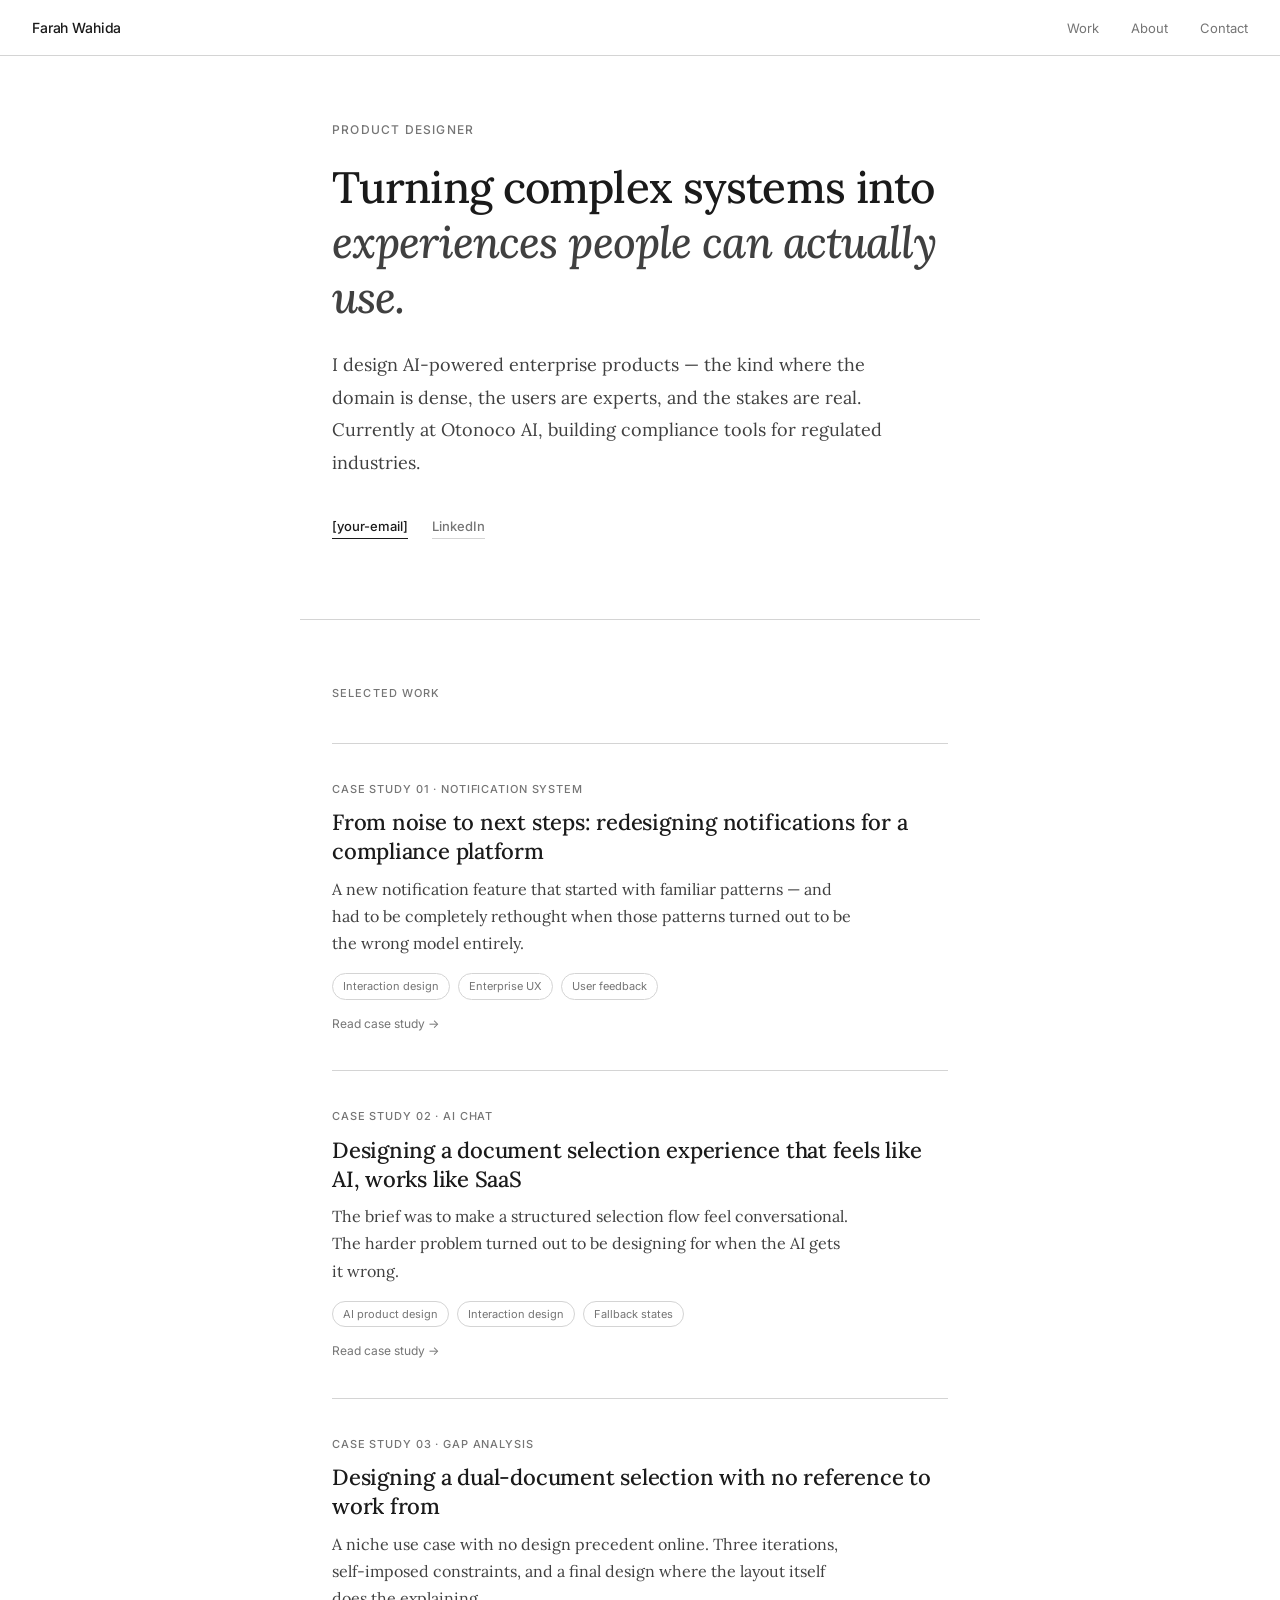
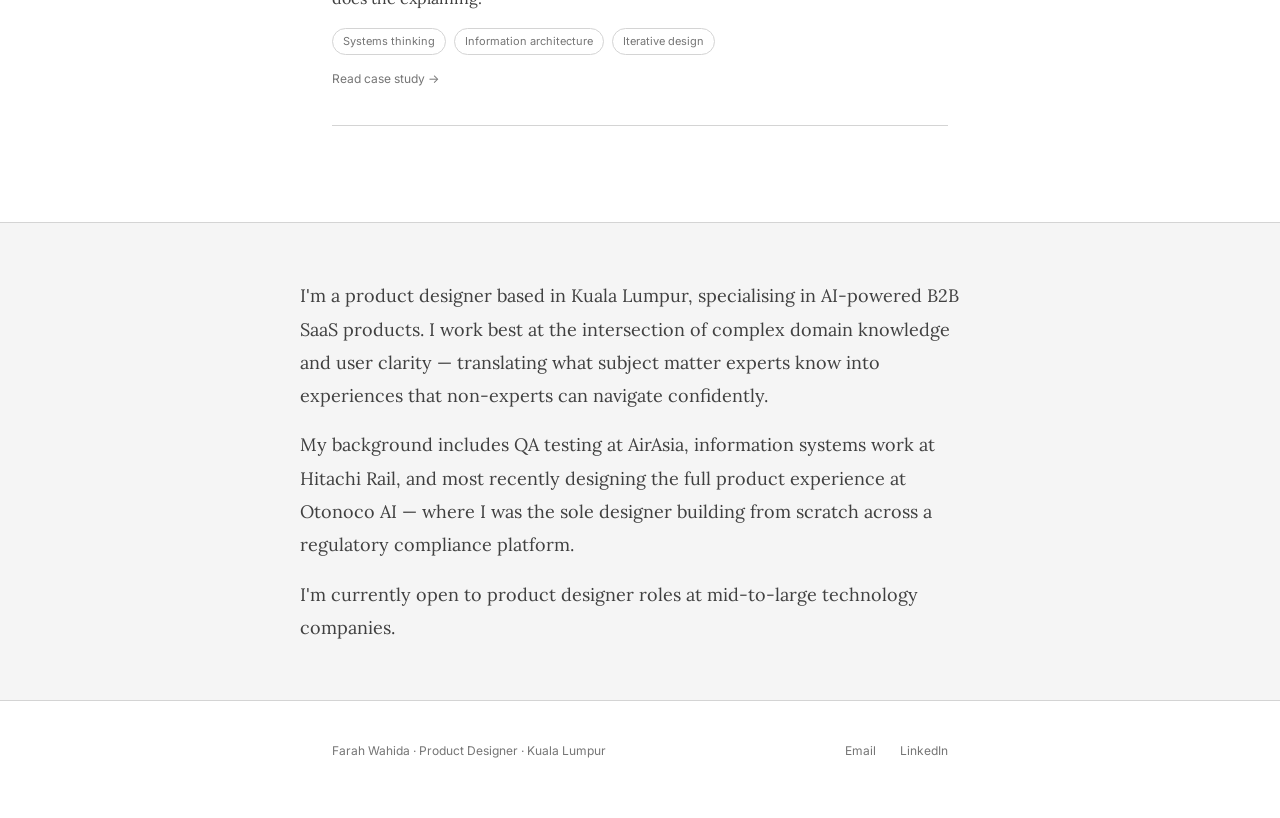
==== index.html @ 158189bf "Base portfolio files" ====
<!DOCTYPE html>
<html lang="en">
<head>
<meta charset="UTF-8">
<meta name="viewport" content="width=device-width, initial-scale=1.0">
<title>Farah Wahida — Product Designer</title>
<link rel="preconnect" href="https://fonts.googleapis.com">
<link rel="preconnect" href="https://fonts.gstatic.com" crossorigin>
<link href="https://fonts.googleapis.com/css2?family=Lora:ital,wght@0,400;0,500;0,600;1,400;1,500&family=Inter:wght@300;400;500&display=swap" rel="stylesheet">
<style>
  *, *::before, *::after { box-sizing: border-box; margin: 0; padding: 0; }

  :root {
    --black: #1a1a1a;
    --gray-dark: #404040;
    --gray-mid: #757575;
    --gray-light: #d4d4d4;
    --gray-faint: #f5f5f5;
    --white: #ffffff;
    --serif: 'Lora', Georgia, serif;
    --sans: 'Inter', system-ui, sans-serif;
    --max: 680px;
    --max-wide: 1080px;
  }

  html { font-size: 16px; scroll-behavior: smooth; }

  body {
    font-family: var(--serif);
    background: var(--white);
    color: var(--black);
    -webkit-font-smoothing: antialiased;
    line-height: 1.7;
  }

  /* NAV */
  nav {
    position: fixed; top: 0; left: 0; right: 0;
    background: rgba(255,255,255,0.92);
    backdrop-filter: blur(8px);
    border-bottom: 1px solid var(--gray-light);
    z-index: 100;
    padding: 0 2rem;
    height: 56px;
    display: flex; align-items: center; justify-content: space-between;
  }
  .nav-name {
    font-family: var(--sans);
    font-size: 14px;
    font-weight: 500;
    color: var(--black);
    letter-spacing: -0.01em;
    text-decoration: none;
  }
  .nav-links {
    display: flex; gap: 2rem; list-style: none;
  }
  .nav-links a {
    font-family: var(--sans);
    font-size: 13px;
    font-weight: 400;
    color: var(--gray-mid);
    text-decoration: none;
    transition: color 0.15s;
  }
  .nav-links a:hover { color: var(--black); }

  /* HERO */
  .hero {
    max-width: var(--max);
    margin: 0 auto;
    padding: 120px 2rem 80px;
  }
  .hero-eyebrow {
    font-family: var(--sans);
    font-size: 12px;
    font-weight: 500;
    letter-spacing: 0.1em;
    text-transform: uppercase;
    color: var(--gray-mid);
    margin-bottom: 20px;
  }
  .hero h1 {
    font-family: var(--serif);
    font-size: clamp(2rem, 5vw, 2.75rem);
    font-weight: 500;
    line-height: 1.25;
    letter-spacing: -0.02em;
    color: var(--black);
    margin-bottom: 24px;
  }
  .hero h1 em {
    font-style: italic;
    color: var(--gray-dark);
  }
  .hero-bio {
    font-family: var(--serif);
    font-size: 1.125rem;
    line-height: 1.8;
    color: var(--gray-dark);
    margin-bottom: 36px;
    max-width: 560px;
  }
  .hero-links {
    display: flex; gap: 1.5rem; flex-wrap: wrap;
  }
  .hero-link {
    font-family: var(--sans);
    font-size: 13px;
    font-weight: 500;
    color: var(--black);
    text-decoration: none;
    border-bottom: 1px solid var(--black);
    padding-bottom: 1px;
    transition: opacity 0.15s;
  }
  .hero-link:hover { opacity: 0.5; }
  .hero-link.muted {
    color: var(--gray-mid);
    border-bottom-color: var(--gray-light);
  }

  /* DIVIDER */
  .section-divider {
    max-width: var(--max);
    margin: 0 auto;
    padding: 0 2rem;
    border-top: 1px solid var(--gray-light);
  }

  /* WORK SECTION */
  .work-section {
    max-width: var(--max);
    margin: 0 auto;
    padding: 64px 2rem 96px;
  }
  .section-label {
    font-family: var(--sans);
    font-size: 11px;
    font-weight: 500;
    letter-spacing: 0.1em;
    text-transform: uppercase;
    color: var(--gray-mid);
    margin-bottom: 40px;
  }

  /* CASE STUDY CARDS */
  .case-studies { display: flex; flex-direction: column; gap: 0; }

  .cs-card {
    display: block;
    text-decoration: none;
    color: inherit;
    padding: 36px 0;
    border-top: 1px solid var(--gray-light);
    transition: opacity 0.15s;
    cursor: pointer;
  }
  .cs-card:last-child { border-bottom: 1px solid var(--gray-light); }
  .cs-card:hover { opacity: 0.6; }

  .cs-card-meta {
    font-family: var(--sans);
    font-size: 11px;
    font-weight: 500;
    letter-spacing: 0.08em;
    text-transform: uppercase;
    color: var(--gray-mid);
    margin-bottom: 10px;
  }
  .cs-card-title {
    font-family: var(--serif);
    font-size: 1.375rem;
    font-weight: 500;
    line-height: 1.3;
    color: var(--black);
    margin-bottom: 10px;
    letter-spacing: -0.01em;
  }
  .cs-card-desc {
    font-family: var(--serif);
    font-size: 1rem;
    line-height: 1.7;
    color: var(--gray-dark);
    max-width: 520px;
    margin-bottom: 16px;
  }
  .cs-card-tags {
    display: flex; gap: 8px; flex-wrap: wrap;
  }
  .cs-tag {
    font-family: var(--sans);
    font-size: 11px;
    font-weight: 400;
    color: var(--gray-mid);
    border: 1px solid var(--gray-light);
    border-radius: 99px;
    padding: 3px 10px;
  }
  .cs-arrow {
    font-family: var(--sans);
    font-size: 12px;
    color: var(--gray-mid);
    margin-top: 14px;
    display: flex; align-items: center; gap: 6px;
    transition: gap 0.2s;
  }
  .cs-card:hover .cs-arrow { gap: 10px; }

  /* ABOUT STRIP */
  .about-strip {
    background: var(--gray-faint);
    border-top: 1px solid var(--gray-light);
    border-bottom: 1px solid var(--gray-light);
    padding: 56px 2rem;
  }
  .about-inner {
    max-width: var(--max);
    margin: 0 auto;
  }
  .about-inner p {
    font-family: var(--serif);
    font-size: 1.125rem;
    line-height: 1.85;
    color: var(--gray-dark);
    margin-bottom: 16px;
  }
  .about-inner p:last-child { margin-bottom: 0; }

  /* FOOTER */
  footer {
    max-width: var(--max);
    margin: 0 auto;
    padding: 40px 2rem 56px;
    display: flex;
    justify-content: space-between;
    align-items: center;
    flex-wrap: wrap;
    gap: 12px;
  }
  .footer-note {
    font-family: var(--sans);
    font-size: 12px;
    color: var(--gray-mid);
  }
  .footer-links {
    display: flex; gap: 1.5rem;
  }
  .footer-links a {
    font-family: var(--sans);
    font-size: 12px;
    color: var(--gray-mid);
    text-decoration: none;
    transition: color 0.15s;
  }
  .footer-links a:hover { color: var(--black); }

  /* FADE IN */
  .fade-in {
    opacity: 0;
    transform: translateY(16px);
    animation: fadeUp 0.5s ease forwards;
  }
  .fade-in:nth-child(1) { animation-delay: 0.05s; }
  .fade-in:nth-child(2) { animation-delay: 0.15s; }
  .fade-in:nth-child(3) { animation-delay: 0.25s; }
  .fade-in:nth-child(4) { animation-delay: 0.35s; }
  .fade-in:nth-child(5) { animation-delay: 0.45s; }

  @keyframes fadeUp {
    to { opacity: 1; transform: translateY(0); }
  }

  @media (max-width: 600px) {
    nav { padding: 0 1.25rem; }
    .hero { padding: 100px 1.25rem 64px; }
    .work-section { padding: 48px 1.25rem 72px; }
    .section-divider { padding: 0 1.25rem; }
    .about-strip { padding: 40px 1.25rem; }
    footer { padding: 32px 1.25rem 48px; }
  }
</style>
</head>
<body>

<nav>
  <a class="nav-name" href="index.html">Farah Wahida</a>
  <ul class="nav-links">
    <li><a href="#work">Work</a></li>
    <li><a href="#about">About</a></li>
    <li><a href="mailto:[your-email]">Contact</a></li>
  </ul>
</nav>

<section class="hero">
  <div class="hero-eyebrow fade-in">Product Designer</div>
  <h1 class="fade-in">Turning complex systems into <em>experiences people can actually use.</em></h1>
  <p class="hero-bio fade-in">I design AI-powered enterprise products — the kind where the domain is dense, the users are experts, and the stakes are real. Currently at Otonoco AI, building compliance tools for regulated industries.</p>
  <div class="hero-links fade-in">
    <a class="hero-link" href="mailto:[your-email]">[your-email]</a>
    <a class="hero-link muted" href="[linkedin-url]" target="_blank">LinkedIn</a>
  </div>
</section>

<div class="section-divider"></div>

<section class="work-section" id="work">
  <div class="section-label">Selected work</div>
  <div class="case-studies">

    <a class="cs-card" href="cs-notification.html">
      <div class="cs-card-meta">Case study 01 · Notification system</div>
      <div class="cs-card-title">From noise to next steps: redesigning notifications for a compliance platform</div>
      <div class="cs-card-desc">A new notification feature that started with familiar patterns — and had to be completely rethought when those patterns turned out to be the wrong model entirely.</div>
      <div class="cs-card-tags">
        <span class="cs-tag">Interaction design</span>
        <span class="cs-tag">Enterprise UX</span>
        <span class="cs-tag">User feedback</span>
      </div>
      <div class="cs-arrow">Read case study →</div>
    </a>

    <a class="cs-card" href="cs-aichat.html">
      <div class="cs-card-meta">Case study 02 · AI chat</div>
      <div class="cs-card-title">Designing a document selection experience that feels like AI, works like SaaS</div>
      <div class="cs-card-desc">The brief was to make a structured selection flow feel conversational. The harder problem turned out to be designing for when the AI gets it wrong.</div>
      <div class="cs-card-tags">
        <span class="cs-tag">AI product design</span>
        <span class="cs-tag">Interaction design</span>
        <span class="cs-tag">Fallback states</span>
      </div>
      <div class="cs-arrow">Read case study →</div>
    </a>

    <a class="cs-card" href="cs-gapanalysis.html">
      <div class="cs-card-meta">Case study 03 · Gap analysis</div>
      <div class="cs-card-title">Designing a dual-document selection with no reference to work from</div>
      <div class="cs-card-desc">A niche use case with no design precedent online. Three iterations, self-imposed constraints, and a final design where the layout itself does the explaining.</div>
      <div class="cs-card-tags">
        <span class="cs-tag">Systems thinking</span>
        <span class="cs-tag">Information architecture</span>
        <span class="cs-tag">Iterative design</span>
      </div>
      <div class="cs-arrow">Read case study →</div>
    </a>

  </div>
</section>

<div class="about-strip" id="about">
  <div class="about-inner">
    <p>I'm a product designer based in Kuala Lumpur, specialising in AI-powered B2B SaaS products. I work best at the intersection of complex domain knowledge and user clarity — translating what subject matter experts know into experiences that non-experts can navigate confidently.</p>
    <p>My background includes QA testing at AirAsia, information systems work at Hitachi Rail, and most recently designing the full product experience at Otonoco AI — where I was the sole designer building from scratch across a regulatory compliance platform.</p>
    <p>I'm currently open to product designer roles at mid-to-large technology companies.</p>
  </div>
</div>

<footer>
  <span class="footer-note">Farah Wahida · Product Designer · Kuala Lumpur</span>
  <div class="footer-links">
    <a href="mailto:[your-email]">Email</a>
    <a href="[linkedin-url]" target="_blank">LinkedIn</a>
  </div>
</footer>

</body>
</html>
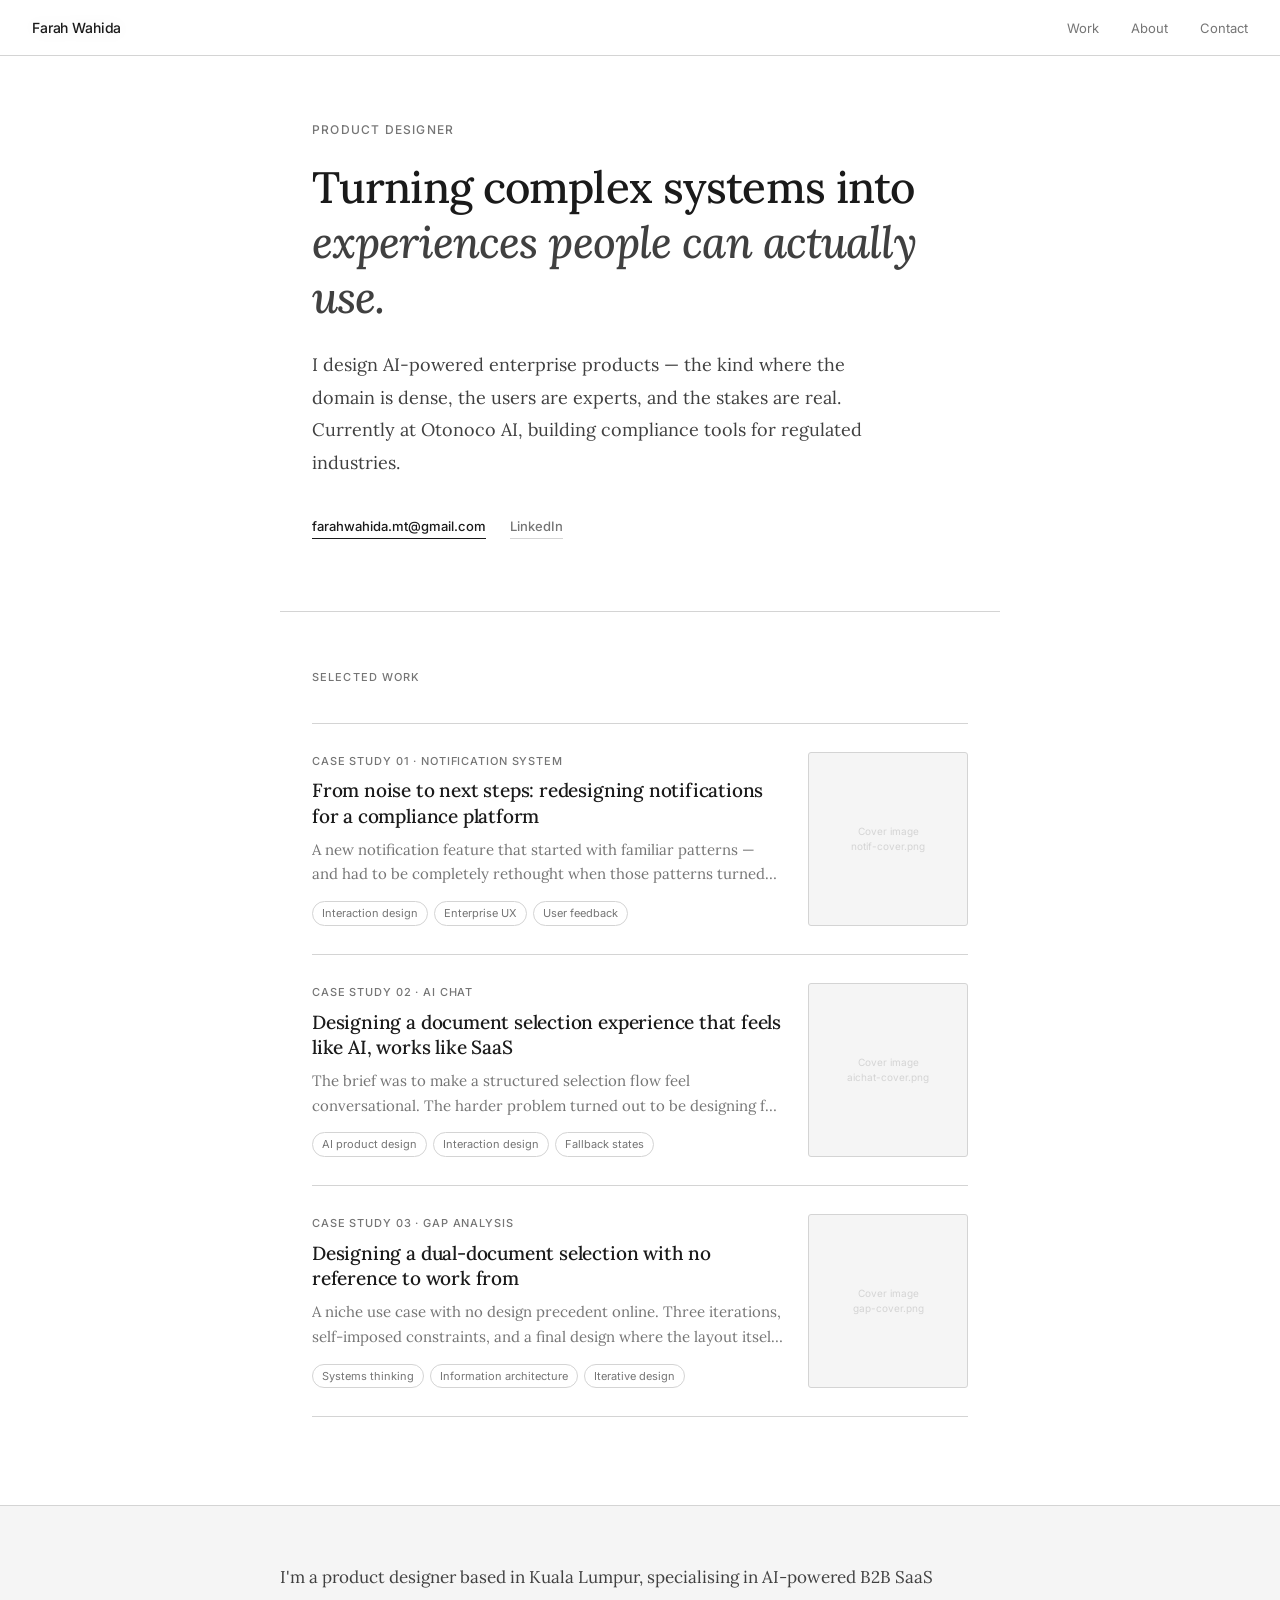
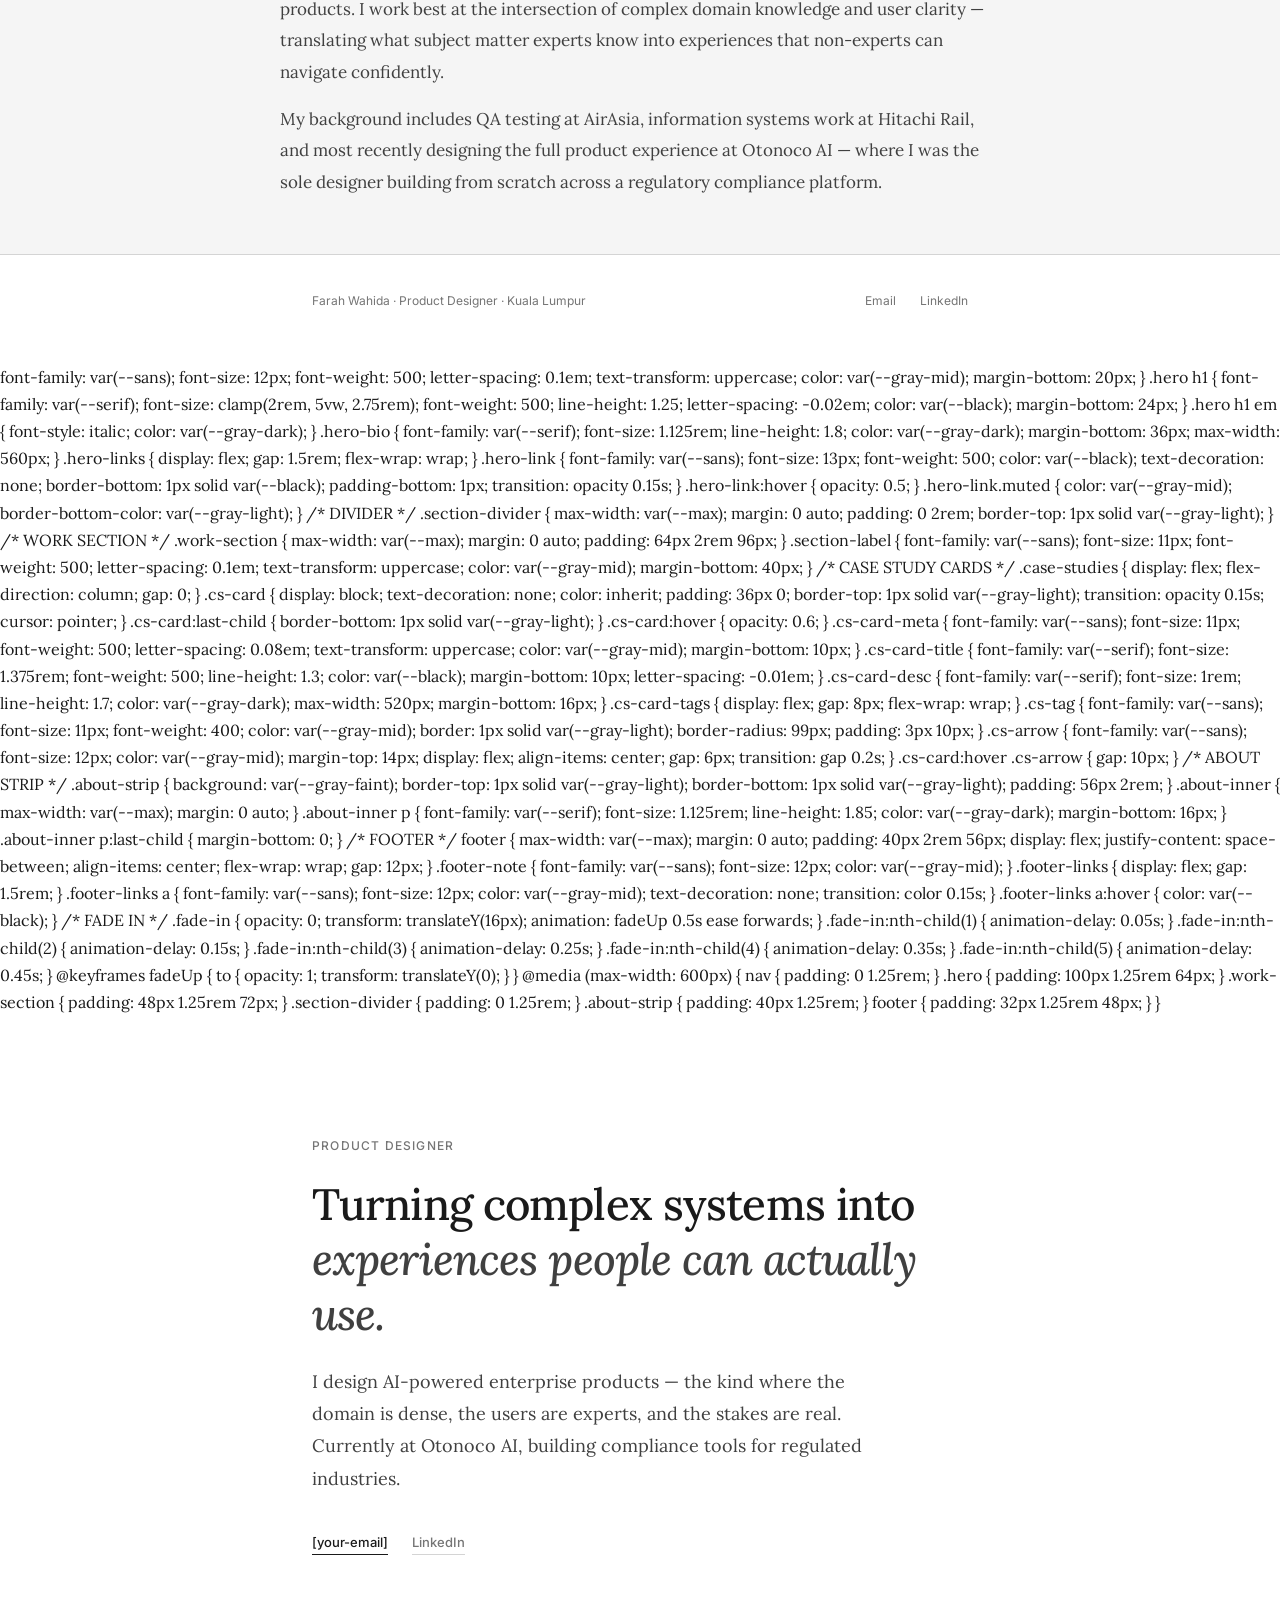
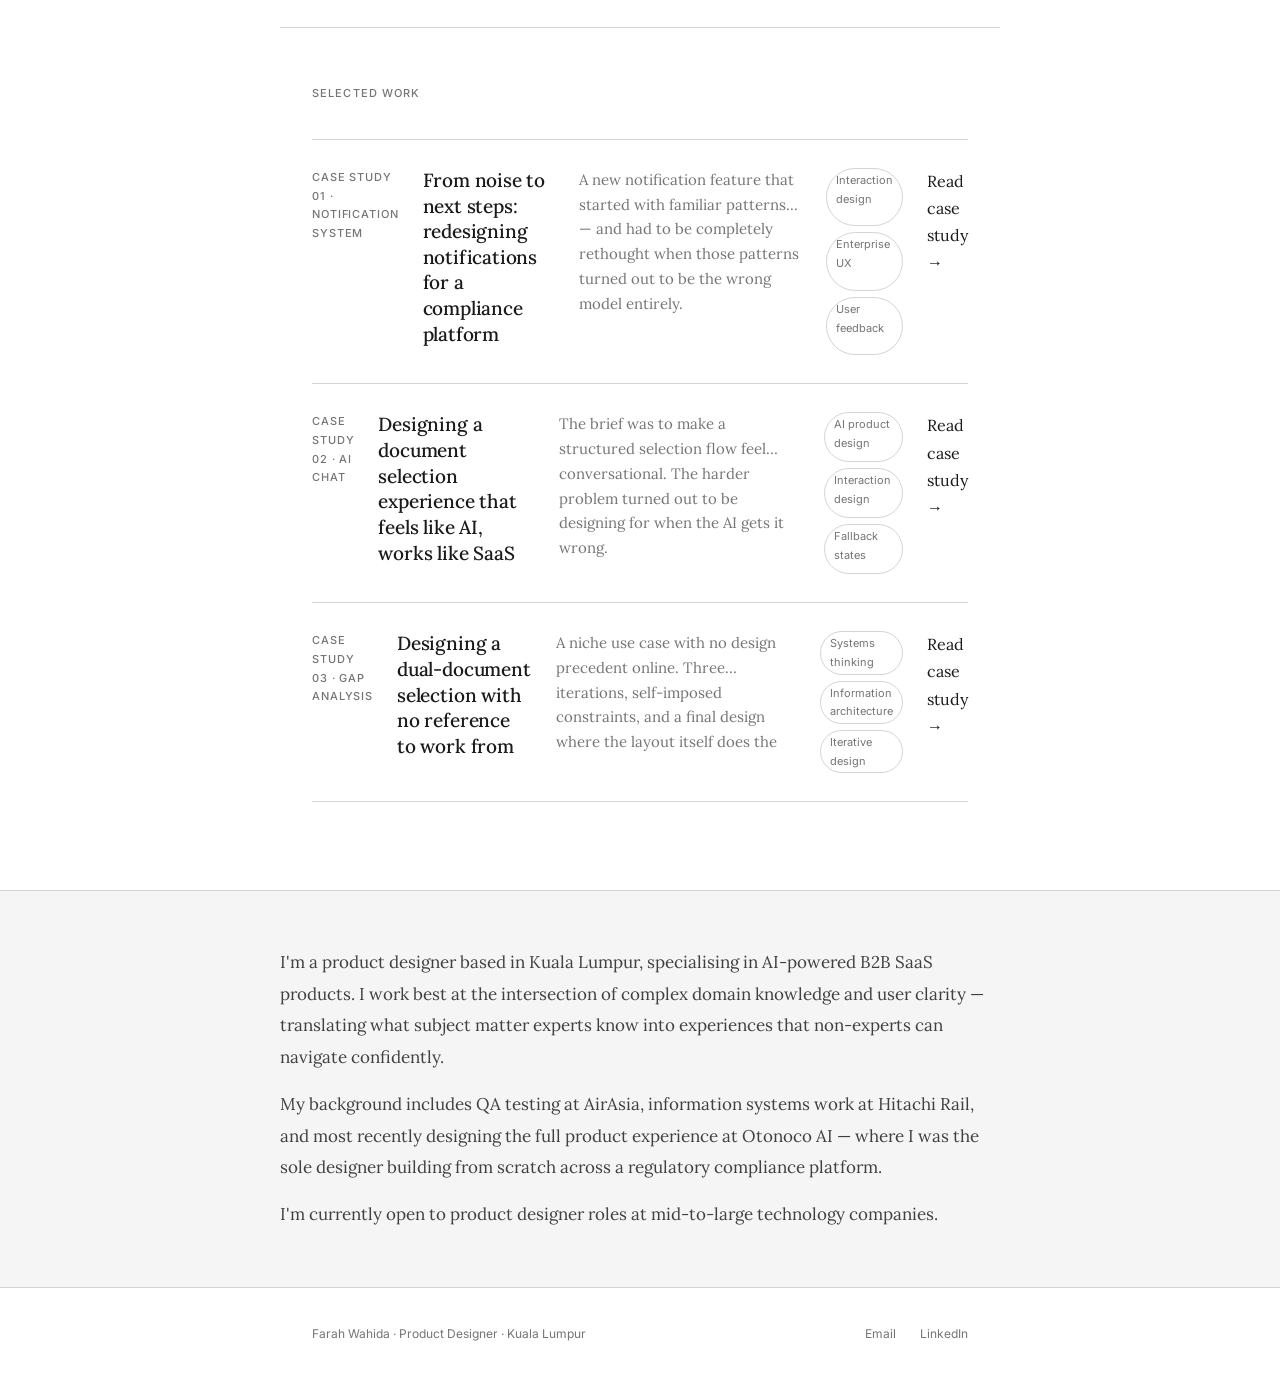
==== commit 73391789: "Update index.html email, linkedin, photo sizes, about section" ====
--- a/index.html
+++ b/index.html
@@ -19,12 +19,10 @@
     --white: #ffffff;
     --serif: 'Lora', Georgia, serif;
     --sans: 'Inter', system-ui, sans-serif;
-    --max: 680px;
-    --max-wide: 1080px;
+    --max: 720px;
   }
 
   html { font-size: 16px; scroll-behavior: smooth; }
-
   body {
     font-family: var(--serif);
     background: var(--white);
@@ -33,7 +31,6 @@
     line-height: 1.7;
   }
 
-  /* NAV */
   nav {
     position: fixed; top: 0; left: 0; right: 0;
     background: rgba(255,255,255,0.92);
@@ -45,34 +42,271 @@
     display: flex; align-items: center; justify-content: space-between;
   }
   .nav-name {
-    font-family: var(--sans);
-    font-size: 14px;
-    font-weight: 500;
-    color: var(--black);
-    letter-spacing: -0.01em;
+    font-family: var(--sans); font-size: 14px; font-weight: 500;
+    color: var(--black); letter-spacing: -0.01em; text-decoration: none;
+  }
+  .nav-links { display: flex; gap: 2rem; list-style: none; }
+  .nav-links a {
+    font-family: var(--sans); font-size: 13px; color: var(--gray-mid);
+    text-decoration: none; transition: color 0.15s;
+  }
+  .nav-links a:hover { color: var(--black); }
+
+  .hero {
+    max-width: var(--max); margin: 0 auto; padding: 120px 2rem 72px;
+  }
+  .hero-eyebrow {
+    font-family: var(--sans); font-size: 12px; font-weight: 500;
+    letter-spacing: 0.1em; text-transform: uppercase; color: var(--gray-mid); margin-bottom: 20px;
+  }
+  .hero h1 {
+    font-family: var(--serif); font-size: clamp(2rem, 5vw, 2.75rem); font-weight: 500;
+    line-height: 1.25; letter-spacing: -0.02em; color: var(--black); margin-bottom: 24px;
+  }
+  .hero h1 em { font-style: italic; color: var(--gray-dark); }
+  .hero-bio {
+    font-family: var(--serif); font-size: 1.125rem; line-height: 1.8;
+    color: var(--gray-dark); margin-bottom: 36px; max-width: 560px;
+  }
+  .hero-links { display: flex; gap: 1.5rem; flex-wrap: wrap; }
+  .hero-link {
+    font-family: var(--sans); font-size: 13px; font-weight: 500; color: var(--black);
+    text-decoration: none; border-bottom: 1px solid var(--black); padding-bottom: 1px; transition: opacity 0.15s;
+  }
+  .hero-link:hover { opacity: 0.5; }
+  .hero-link.muted { color: var(--gray-mid); border-bottom-color: var(--gray-light); }
+
+  .section-divider { max-width: var(--max); margin: 0 auto; padding: 0 2rem; border-top: 1px solid var(--gray-light); }
+
+  .work-section { max-width: var(--max); margin: 0 auto; padding: 56px 2rem 88px; }
+  .section-label {
+    font-family: var(--sans); font-size: 11px; font-weight: 500;
+    letter-spacing: 0.1em; text-transform: uppercase; color: var(--gray-mid); margin-bottom: 36px;
+  }
+
+  .case-studies { display: flex; flex-direction: column; }
+
+  /* Medium-style card: text left, image right */
+  .cs-card {
+    display: flex;
+    flex-direction: row;
+    gap: 24px;
+    align-items: stretch;
+    padding: 28px 0;
+    border-top: 1px solid var(--gray-light);
     text-decoration: none;
-  }
-  .nav-links {
-    display: flex; gap: 2rem; list-style: none;
-  }
-  .nav-links a {
-    font-family: var(--sans);
-    font-size: 13px;
-    font-weight: 400;
-    color: var(--gray-mid);
-    text-decoration: none;
-    transition: color 0.15s;
-  }
-  .nav-links a:hover { color: var(--black); }
-
-  /* HERO */
-  .hero {
-    max-width: var(--max);
-    margin: 0 auto;
-    padding: 120px 2rem 80px;
-  }
-  .hero-eyebrow {
-    font-family: var(--sans);
+    color: inherit;
+    transition: opacity 0.15s;
+  }
+  .cs-card:last-child { border-bottom: 1px solid var(--gray-light); }
+  .cs-card:hover { opacity: 0.65; }
+
+  .cs-card-content { flex: 1; min-width: 0; }
+  .cs-card-meta {
+    font-family: var(--sans); font-size: 11px; font-weight: 500;
+    letter-spacing: 0.08em; text-transform: uppercase; color: var(--gray-mid); margin-bottom: 8px;
+  }
+  .cs-card-title {
+    font-family: var(--serif); font-size: 1.1875rem; font-weight: 500;
+    line-height: 1.35; color: var(--black); margin-bottom: 8px; letter-spacing: -0.01em;
+  }
+  .cs-card-desc {
+    font-family: var(--serif); font-size: 0.9375rem; line-height: 1.65; color: var(--gray-mid);
+    margin-bottom: 14px;
+    display: -webkit-box; -webkit-line-clamp: 2; -webkit-box-orient: vertical; overflow: hidden;
+  }
+  .cs-card-tags { display: flex; gap: 6px; flex-wrap: wrap; }
+  .cs-tag {
+    font-family: var(--sans); font-size: 11px; color: var(--gray-mid);
+    border: 1px solid var(--gray-light); border-radius: 99px; padding: 2px 9px;
+  }
+
+  .cs-card-image {
+    width: 160px;
+    flex-shrink: 0;
+    border-radius: 3px;
+    overflow: hidden;
+    background: var(--gray-faint);
+    border: 1px solid var(--gray-light);
+    align-self: stretch;
+  }
+  .cs-card-image img { width: 100%; height: 100%; object-fit: cover; display: block; }
+  .cs-card-image .img-ph {
+    width: 100%; height: 100%; display: flex; align-items: center; justify-content: center;
+    font-family: var(--sans); font-size: 10px; color: var(--gray-light); text-align: center; padding: 8px; line-height: 1.5;
+  }
+
+  .about-strip {
+    background: var(--gray-faint);
+    border-top: 1px solid var(--gray-light); border-bottom: 1px solid var(--gray-light);
+    padding: 56px 2rem;
+  }
+  .about-inner { max-width: var(--max); margin: 0 auto; }
+  .about-inner p {
+    font-family: var(--serif); font-size: 1.0625rem; line-height: 1.85;
+    color: var(--gray-dark); margin-bottom: 16px;
+  }
+  .about-inner p:last-child { margin-bottom: 0; }
+
+  footer {
+    max-width: var(--max); margin: 0 auto; padding: 36px 2rem 52px;
+    display: flex; justify-content: space-between; align-items: center; flex-wrap: wrap; gap: 12px;
+  }
+  .footer-note { font-family: var(--sans); font-size: 12px; color: var(--gray-mid); }
+  .footer-links { display: flex; gap: 1.5rem; }
+  .footer-links a {
+    font-family: var(--sans); font-size: 12px; color: var(--gray-mid);
+    text-decoration: none; transition: color 0.15s;
+  }
+  .footer-links a:hover { color: var(--black); }
+
+  .fade-in { opacity: 0; transform: translateY(14px); animation: fadeUp 0.5s ease forwards; }
+  .fade-in:nth-child(1) { animation-delay: 0.05s; }
+  .fade-in:nth-child(2) { animation-delay: 0.15s; }
+  .fade-in:nth-child(3) { animation-delay: 0.25s; }
+  .fade-in:nth-child(4) { animation-delay: 0.35s; }
+  @keyframes fadeUp { to { opacity: 1; transform: translateY(0); } }
+
+  @media (max-width: 600px) {
+    nav { padding: 0 1.25rem; }
+    .hero { padding: 96px 1.25rem 56px; }
+    .work-section { padding: 40px 1.25rem 64px; }
+    .section-divider { padding: 0 1.25rem; }
+    .about-strip { padding: 40px 1.25rem; }
+    footer { padding: 28px 1.25rem 44px; }
+    .cs-card { flex-direction: column; }
+    .cs-card-image { width: 100%; height: 180px; order: -1; }
+  }
+</style>
+</head>
+<body>
+
+<nav>
+  <a class="nav-name" href="index.html">Farah Wahida</a>
+  <ul class="nav-links">
+    <li><a href="#work">Work</a></li>
+    <li><a href="#about">About</a></li>
+    <li><a href="mailto:farahwahida.mt@gmail.com">Contact</a></li>
+  </ul>
+</nav>
+
+<section class="hero">
+  <div class="hero-eyebrow fade-in">Product Designer</div>
+  <h1 class="fade-in">Turning complex systems into <em>experiences people can actually use.</em></h1>
+  <p class="hero-bio fade-in">I design AI-powered enterprise products — the kind where the domain is dense, the users are experts, and the stakes are real. Currently at Otonoco AI, building compliance tools for regulated industries.</p>
+  <div class="hero-links fade-in">
+    <a class="hero-link" href="mailto:farahwahida.mt@gmail.com">farahwahida.mt@gmail.com</a>
+    <a class="hero-link muted" href="https://www.linkedin.com/in/farahtarmizy/" target="_blank">LinkedIn</a>
+  </div>
+</section>
+
+<div class="section-divider"></div>
+
+<section class="work-section" id="work">
+  <div class="section-label">Selected work</div>
+  <div class="case-studies">
+
+    <a class="cs-card" href="cs-notification.html">
+      <div class="cs-card-content">
+        <div class="cs-card-meta">Case study 01 · Notification system</div>
+        <div class="cs-card-title">From noise to next steps: redesigning notifications for a compliance platform</div>
+        <div class="cs-card-desc">A new notification feature that started with familiar patterns — and had to be completely rethought when those patterns turned out to be the wrong model entirely.</div>
+        <div class="cs-card-tags">
+          <span class="cs-tag">Interaction design</span>
+          <span class="cs-tag">Enterprise UX</span>
+          <span class="cs-tag">User feedback</span>
+        </div>
+      </div>
+      <div class="cs-card-image">
+        <!--
+          ═══════════════════════════════════════
+          HOW TO ADD YOUR COVER IMAGE — Card 1
+          ═══════════════════════════════════════
+          Step 1: Export a screenshot from your notification design in Figma
+          Step 2: Name the file: notif-cover.png (or .jpg)
+          Step 3: Put it in the SAME FOLDER as this index.html file
+          Step 4: Delete the line that says <div class="img-ph">...</div>
+          Step 5: Replace it with: <img src="notif-cover.png" alt="Notification system">
+          ═══════════════════════════════════════
+        -->
+        <div class="img-ph">Cover image<br>notif-cover.png</div>
+      </div>
+    </a>
+
+    <a class="cs-card" href="cs-aichat.html">
+      <div class="cs-card-content">
+        <div class="cs-card-meta">Case study 02 · AI chat</div>
+        <div class="cs-card-title">Designing a document selection experience that feels like AI, works like SaaS</div>
+        <div class="cs-card-desc">The brief was to make a structured selection flow feel conversational. The harder problem turned out to be designing for when the AI gets it wrong.</div>
+        <div class="cs-card-tags">
+          <span class="cs-tag">AI product design</span>
+          <span class="cs-tag">Interaction design</span>
+          <span class="cs-tag">Fallback states</span>
+        </div>
+      </div>
+      <div class="cs-card-image">
+        <!--
+          ═══════════════════════════════════════
+          HOW TO ADD YOUR COVER IMAGE — Card 2
+          ═══════════════════════════════════════
+          Step 1: Export a screenshot from your AI chat design in Figma
+          Step 2: Name the file: aichat-cover.png (or .jpg)
+          Step 3: Put it in the SAME FOLDER as this index.html file
+          Step 4: Delete the line that says <div class="img-ph">...</div>
+          Step 5: Replace it with: <img src="aichat-cover.png" alt="AI chat design">
+          ═══════════════════════════════════════
+        -->
+        <div class="img-ph">Cover image<br>aichat-cover.png</div>
+      </div>
+    </a>
+
+    <a class="cs-card" href="cs-gapanalysis.html">
+      <div class="cs-card-content">
+        <div class="cs-card-meta">Case study 03 · Gap analysis</div>
+        <div class="cs-card-title">Designing a dual-document selection with no reference to work from</div>
+        <div class="cs-card-desc">A niche use case with no design precedent online. Three iterations, self-imposed constraints, and a final design where the layout itself does the explaining.</div>
+        <div class="cs-card-tags">
+          <span class="cs-tag">Systems thinking</span>
+          <span class="cs-tag">Information architecture</span>
+          <span class="cs-tag">Iterative design</span>
+        </div>
+      </div>
+      <div class="cs-card-image">
+        <!--
+          ═══════════════════════════════════════
+          HOW TO ADD YOUR COVER IMAGE — Card 3
+          ═══════════════════════════════════════
+          Step 1: Export a screenshot from your gap analysis design in Figma
+          Step 2: Name the file: gap-cover.png (or .jpg)
+          Step 3: Put it in the SAME FOLDER as this index.html file
+          Step 4: Delete the line that says <div class="img-ph">...</div>
+          Step 5: Replace it with: <img src="gap-cover.png" alt="Gap analysis design">
+          ═══════════════════════════════════════
+        -->
+        <div class="img-ph">Cover image<br>gap-cover.png</div>
+      </div>
+    </a>
+
+  </div>
+</section>
+
+<div class="about-strip" id="about">
+  <div class="about-inner">
+    <p>I'm a product designer based in Kuala Lumpur, specialising in AI-powered B2B SaaS products. I work best at the intersection of complex domain knowledge and user clarity — translating what subject matter experts know into experiences that non-experts can navigate confidently.</p>
+    <p>My background includes QA testing at AirAsia, information systems work at Hitachi Rail, and most recently designing the full product experience at Otonoco AI — where I was the sole designer building from scratch across a regulatory compliance platform.</p>
+  </div>
+</div>
+
+<footer>
+  <span class="footer-note">Farah Wahida · Product Designer · Kuala Lumpur</span>
+  <div class="footer-links">
+    <a href="mailto:farahwahida.mt@gmail.com">Email</a>
+    <a href="https://www.linkedin.com/in/farahtarmizy/" target="_blank">LinkedIn</a>
+  </div>
+</footer>
+
+</body>
+</html>    font-family: var(--sans);
     font-size: 12px;
     font-weight: 500;
     letter-spacing: 0.1em;
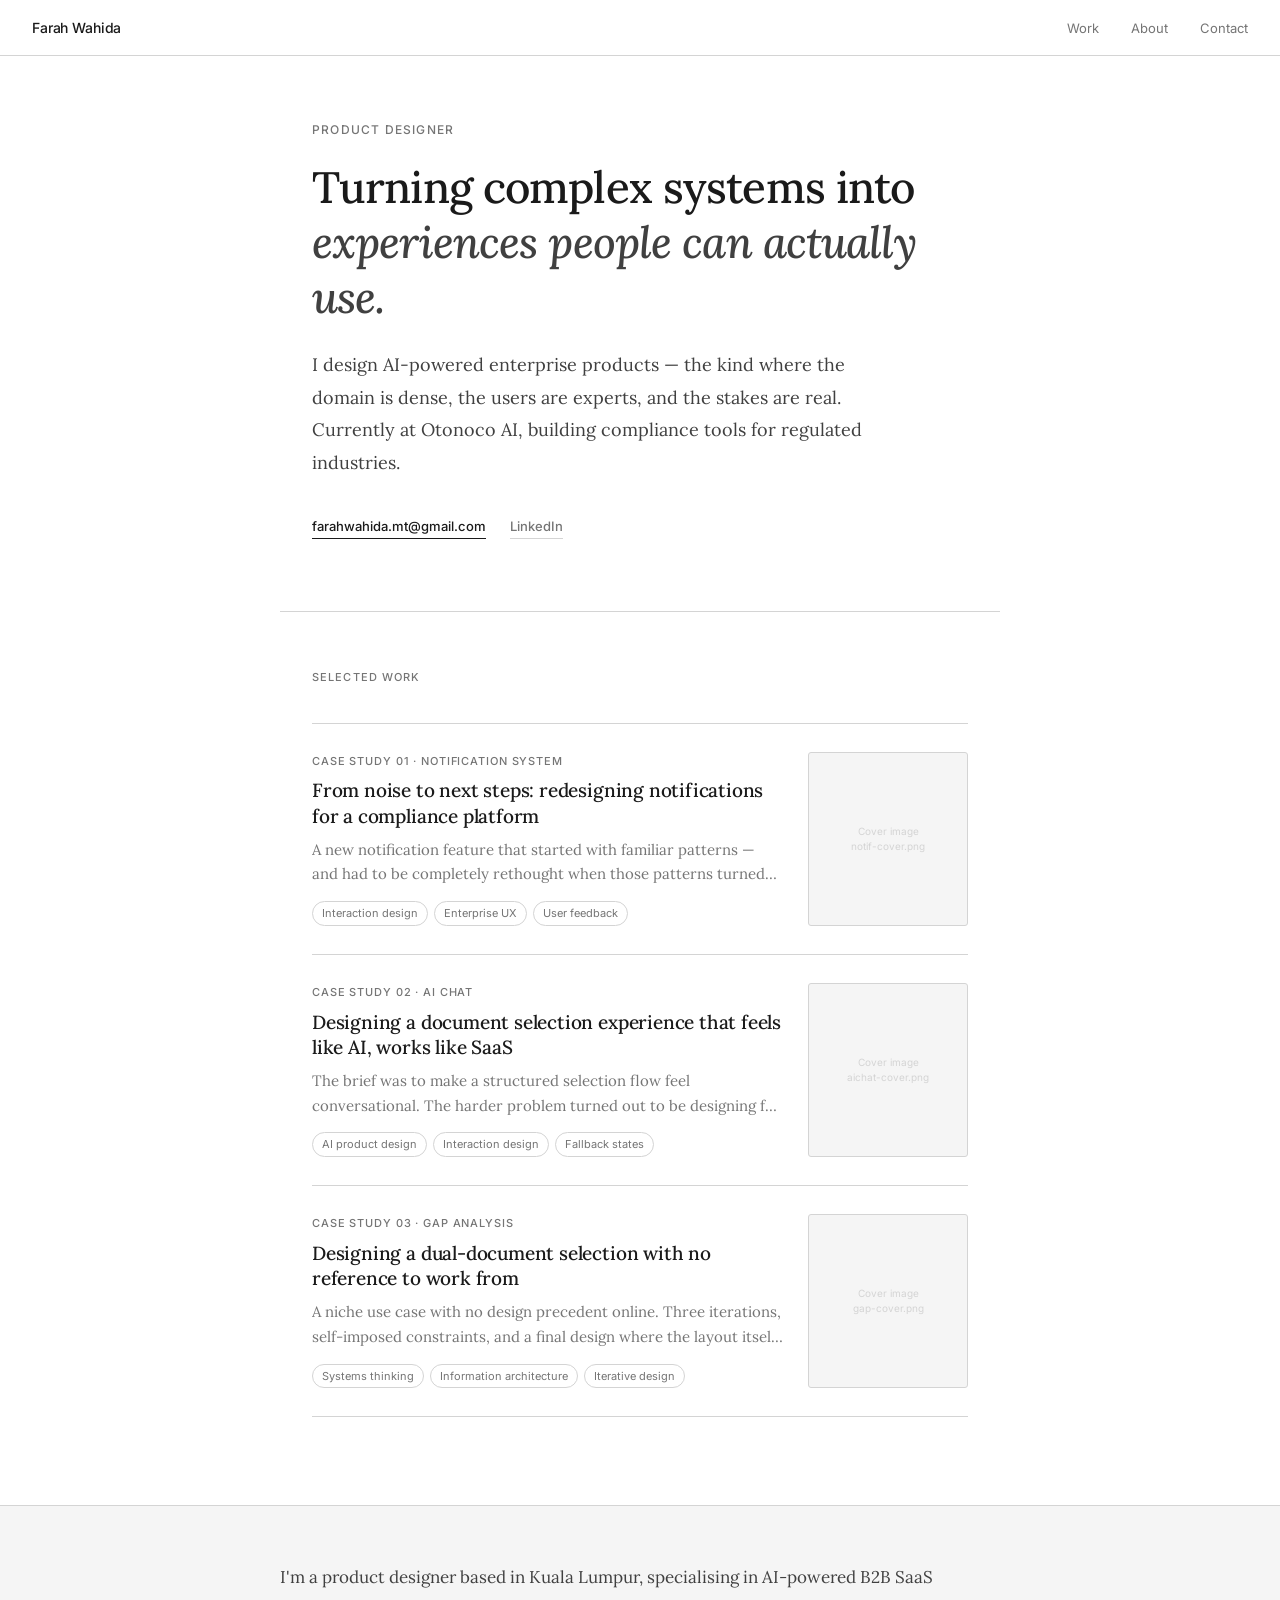
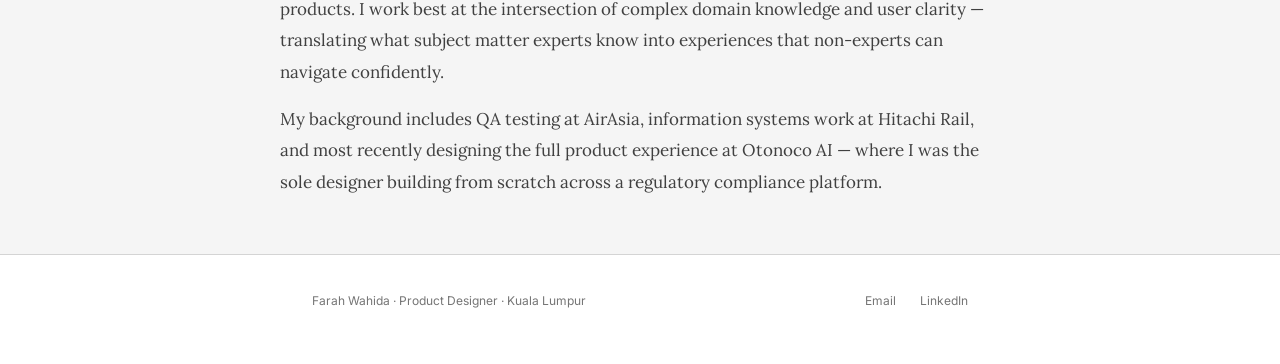
==== commit 06a2318c: "Update index.html" ====
--- a/index.html
+++ b/index.html
@@ -306,296 +306,4 @@
 </footer>
 
 </body>
-</html>    font-family: var(--sans);
-    font-size: 12px;
-    font-weight: 500;
-    letter-spacing: 0.1em;
-    text-transform: uppercase;
-    color: var(--gray-mid);
-    margin-bottom: 20px;
-  }
-  .hero h1 {
-    font-family: var(--serif);
-    font-size: clamp(2rem, 5vw, 2.75rem);
-    font-weight: 500;
-    line-height: 1.25;
-    letter-spacing: -0.02em;
-    color: var(--black);
-    margin-bottom: 24px;
-  }
-  .hero h1 em {
-    font-style: italic;
-    color: var(--gray-dark);
-  }
-  .hero-bio {
-    font-family: var(--serif);
-    font-size: 1.125rem;
-    line-height: 1.8;
-    color: var(--gray-dark);
-    margin-bottom: 36px;
-    max-width: 560px;
-  }
-  .hero-links {
-    display: flex; gap: 1.5rem; flex-wrap: wrap;
-  }
-  .hero-link {
-    font-family: var(--sans);
-    font-size: 13px;
-    font-weight: 500;
-    color: var(--black);
-    text-decoration: none;
-    border-bottom: 1px solid var(--black);
-    padding-bottom: 1px;
-    transition: opacity 0.15s;
-  }
-  .hero-link:hover { opacity: 0.5; }
-  .hero-link.muted {
-    color: var(--gray-mid);
-    border-bottom-color: var(--gray-light);
-  }
-
-  /* DIVIDER */
-  .section-divider {
-    max-width: var(--max);
-    margin: 0 auto;
-    padding: 0 2rem;
-    border-top: 1px solid var(--gray-light);
-  }
-
-  /* WORK SECTION */
-  .work-section {
-    max-width: var(--max);
-    margin: 0 auto;
-    padding: 64px 2rem 96px;
-  }
-  .section-label {
-    font-family: var(--sans);
-    font-size: 11px;
-    font-weight: 500;
-    letter-spacing: 0.1em;
-    text-transform: uppercase;
-    color: var(--gray-mid);
-    margin-bottom: 40px;
-  }
-
-  /* CASE STUDY CARDS */
-  .case-studies { display: flex; flex-direction: column; gap: 0; }
-
-  .cs-card {
-    display: block;
-    text-decoration: none;
-    color: inherit;
-    padding: 36px 0;
-    border-top: 1px solid var(--gray-light);
-    transition: opacity 0.15s;
-    cursor: pointer;
-  }
-  .cs-card:last-child { border-bottom: 1px solid var(--gray-light); }
-  .cs-card:hover { opacity: 0.6; }
-
-  .cs-card-meta {
-    font-family: var(--sans);
-    font-size: 11px;
-    font-weight: 500;
-    letter-spacing: 0.08em;
-    text-transform: uppercase;
-    color: var(--gray-mid);
-    margin-bottom: 10px;
-  }
-  .cs-card-title {
-    font-family: var(--serif);
-    font-size: 1.375rem;
-    font-weight: 500;
-    line-height: 1.3;
-    color: var(--black);
-    margin-bottom: 10px;
-    letter-spacing: -0.01em;
-  }
-  .cs-card-desc {
-    font-family: var(--serif);
-    font-size: 1rem;
-    line-height: 1.7;
-    color: var(--gray-dark);
-    max-width: 520px;
-    margin-bottom: 16px;
-  }
-  .cs-card-tags {
-    display: flex; gap: 8px; flex-wrap: wrap;
-  }
-  .cs-tag {
-    font-family: var(--sans);
-    font-size: 11px;
-    font-weight: 400;
-    color: var(--gray-mid);
-    border: 1px solid var(--gray-light);
-    border-radius: 99px;
-    padding: 3px 10px;
-  }
-  .cs-arrow {
-    font-family: var(--sans);
-    font-size: 12px;
-    color: var(--gray-mid);
-    margin-top: 14px;
-    display: flex; align-items: center; gap: 6px;
-    transition: gap 0.2s;
-  }
-  .cs-card:hover .cs-arrow { gap: 10px; }
-
-  /* ABOUT STRIP */
-  .about-strip {
-    background: var(--gray-faint);
-    border-top: 1px solid var(--gray-light);
-    border-bottom: 1px solid var(--gray-light);
-    padding: 56px 2rem;
-  }
-  .about-inner {
-    max-width: var(--max);
-    margin: 0 auto;
-  }
-  .about-inner p {
-    font-family: var(--serif);
-    font-size: 1.125rem;
-    line-height: 1.85;
-    color: var(--gray-dark);
-    margin-bottom: 16px;
-  }
-  .about-inner p:last-child { margin-bottom: 0; }
-
-  /* FOOTER */
-  footer {
-    max-width: var(--max);
-    margin: 0 auto;
-    padding: 40px 2rem 56px;
-    display: flex;
-    justify-content: space-between;
-    align-items: center;
-    flex-wrap: wrap;
-    gap: 12px;
-  }
-  .footer-note {
-    font-family: var(--sans);
-    font-size: 12px;
-    color: var(--gray-mid);
-  }
-  .footer-links {
-    display: flex; gap: 1.5rem;
-  }
-  .footer-links a {
-    font-family: var(--sans);
-    font-size: 12px;
-    color: var(--gray-mid);
-    text-decoration: none;
-    transition: color 0.15s;
-  }
-  .footer-links a:hover { color: var(--black); }
-
-  /* FADE IN */
-  .fade-in {
-    opacity: 0;
-    transform: translateY(16px);
-    animation: fadeUp 0.5s ease forwards;
-  }
-  .fade-in:nth-child(1) { animation-delay: 0.05s; }
-  .fade-in:nth-child(2) { animation-delay: 0.15s; }
-  .fade-in:nth-child(3) { animation-delay: 0.25s; }
-  .fade-in:nth-child(4) { animation-delay: 0.35s; }
-  .fade-in:nth-child(5) { animation-delay: 0.45s; }
-
-  @keyframes fadeUp {
-    to { opacity: 1; transform: translateY(0); }
-  }
-
-  @media (max-width: 600px) {
-    nav { padding: 0 1.25rem; }
-    .hero { padding: 100px 1.25rem 64px; }
-    .work-section { padding: 48px 1.25rem 72px; }
-    .section-divider { padding: 0 1.25rem; }
-    .about-strip { padding: 40px 1.25rem; }
-    footer { padding: 32px 1.25rem 48px; }
-  }
-</style>
-</head>
-<body>
-
-<nav>
-  <a class="nav-name" href="index.html">Farah Wahida</a>
-  <ul class="nav-links">
-    <li><a href="#work">Work</a></li>
-    <li><a href="#about">About</a></li>
-    <li><a href="mailto:[your-email]">Contact</a></li>
-  </ul>
-</nav>
-
-<section class="hero">
-  <div class="hero-eyebrow fade-in">Product Designer</div>
-  <h1 class="fade-in">Turning complex systems into <em>experiences people can actually use.</em></h1>
-  <p class="hero-bio fade-in">I design AI-powered enterprise products — the kind where the domain is dense, the users are experts, and the stakes are real. Currently at Otonoco AI, building compliance tools for regulated industries.</p>
-  <div class="hero-links fade-in">
-    <a class="hero-link" href="mailto:[your-email]">[your-email]</a>
-    <a class="hero-link muted" href="[linkedin-url]" target="_blank">LinkedIn</a>
-  </div>
-</section>
-
-<div class="section-divider"></div>
-
-<section class="work-section" id="work">
-  <div class="section-label">Selected work</div>
-  <div class="case-studies">
-
-    <a class="cs-card" href="cs-notification.html">
-      <div class="cs-card-meta">Case study 01 · Notification system</div>
-      <div class="cs-card-title">From noise to next steps: redesigning notifications for a compliance platform</div>
-      <div class="cs-card-desc">A new notification feature that started with familiar patterns — and had to be completely rethought when those patterns turned out to be the wrong model entirely.</div>
-      <div class="cs-card-tags">
-        <span class="cs-tag">Interaction design</span>
-        <span class="cs-tag">Enterprise UX</span>
-        <span class="cs-tag">User feedback</span>
-      </div>
-      <div class="cs-arrow">Read case study →</div>
-    </a>
-
-    <a class="cs-card" href="cs-aichat.html">
-      <div class="cs-card-meta">Case study 02 · AI chat</div>
-      <div class="cs-card-title">Designing a document selection experience that feels like AI, works like SaaS</div>
-      <div class="cs-card-desc">The brief was to make a structured selection flow feel conversational. The harder problem turned out to be designing for when the AI gets it wrong.</div>
-      <div class="cs-card-tags">
-        <span class="cs-tag">AI product design</span>
-        <span class="cs-tag">Interaction design</span>
-        <span class="cs-tag">Fallback states</span>
-      </div>
-      <div class="cs-arrow">Read case study →</div>
-    </a>
-
-    <a class="cs-card" href="cs-gapanalysis.html">
-      <div class="cs-card-meta">Case study 03 · Gap analysis</div>
-      <div class="cs-card-title">Designing a dual-document selection with no reference to work from</div>
-      <div class="cs-card-desc">A niche use case with no design precedent online. Three iterations, self-imposed constraints, and a final design where the layout itself does the explaining.</div>
-      <div class="cs-card-tags">
-        <span class="cs-tag">Systems thinking</span>
-        <span class="cs-tag">Information architecture</span>
-        <span class="cs-tag">Iterative design</span>
-      </div>
-      <div class="cs-arrow">Read case study →</div>
-    </a>
-
-  </div>
-</section>
-
-<div class="about-strip" id="about">
-  <div class="about-inner">
-    <p>I'm a product designer based in Kuala Lumpur, specialising in AI-powered B2B SaaS products. I work best at the intersection of complex domain knowledge and user clarity — translating what subject matter experts know into experiences that non-experts can navigate confidently.</p>
-    <p>My background includes QA testing at AirAsia, information systems work at Hitachi Rail, and most recently designing the full product experience at Otonoco AI — where I was the sole designer building from scratch across a regulatory compliance platform.</p>
-    <p>I'm currently open to product designer roles at mid-to-large technology companies.</p>
-  </div>
-</div>
-
-<footer>
-  <span class="footer-note">Farah Wahida · Product Designer · Kuala Lumpur</span>
-  <div class="footer-links">
-    <a href="mailto:[your-email]">Email</a>
-    <a href="[linkedin-url]" target="_blank">LinkedIn</a>
-  </div>
-</footer>
-
-</body>
 </html>
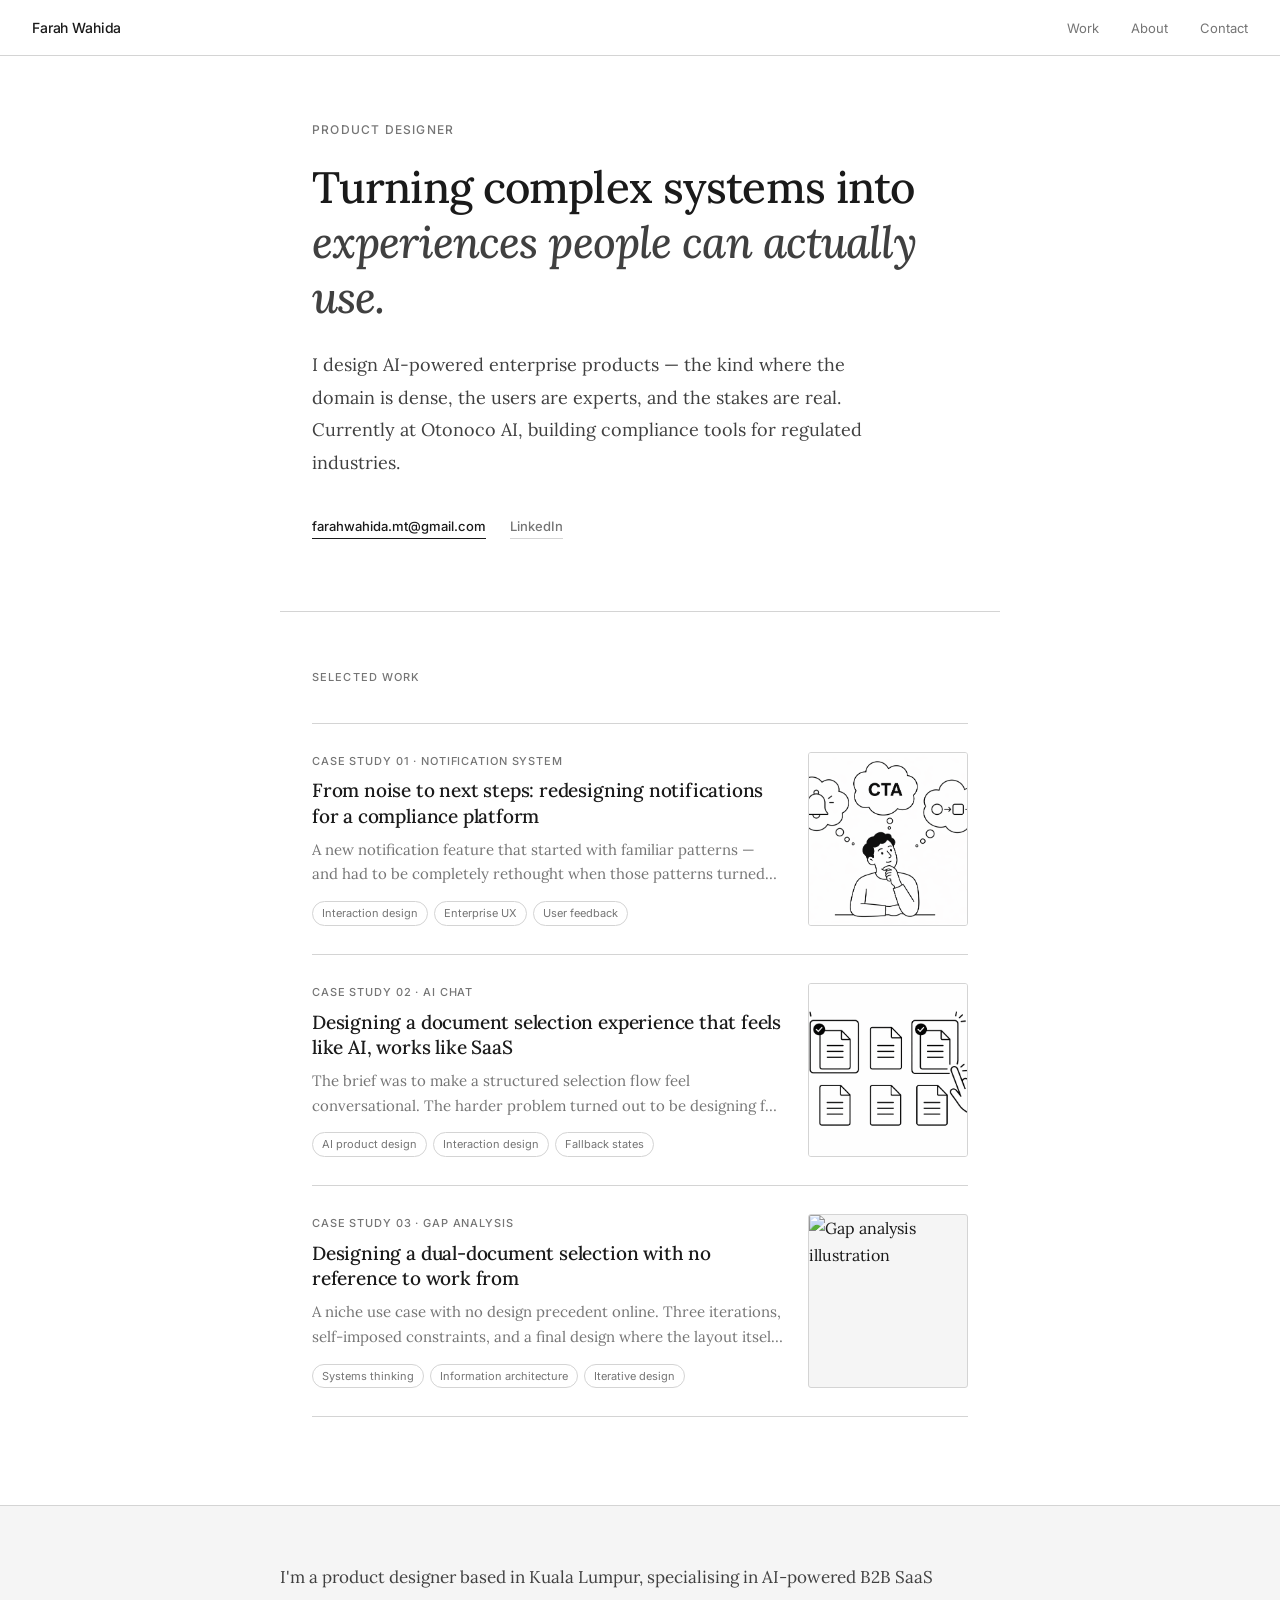
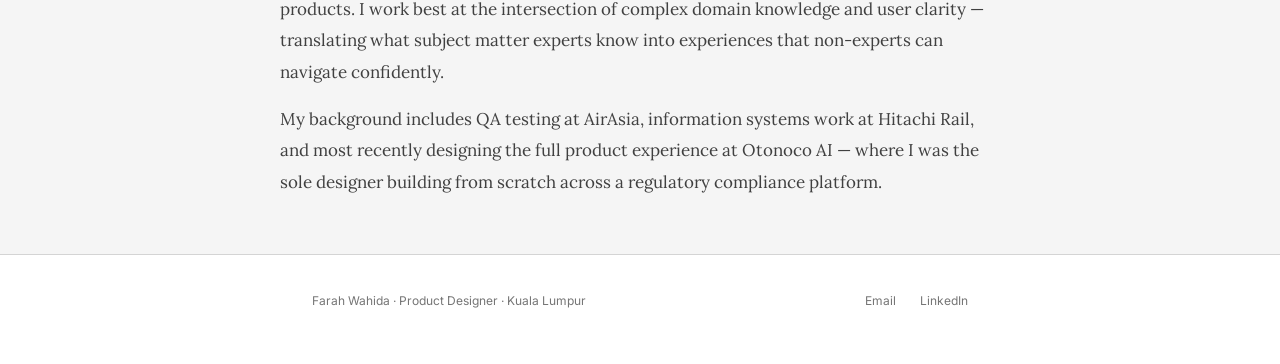
==== commit cc334a93: "Update index.html" ====
--- a/index.html
+++ b/index.html
@@ -218,18 +218,7 @@
         </div>
       </div>
       <div class="cs-card-image">
-        <!--
-          ═══════════════════════════════════════
-          HOW TO ADD YOUR COVER IMAGE — Card 1
-          ═══════════════════════════════════════
-          Step 1: Export a screenshot from your notification design in Figma
-          Step 2: Name the file: notif-cover.png (or .jpg)
-          Step 3: Put it in the SAME FOLDER as this index.html file
-          Step 4: Delete the line that says <div class="img-ph">...</div>
-          Step 5: Replace it with: <img src="notif-cover.png" alt="Notification system">
-          ═══════════════════════════════════════
-        -->
-        <div class="img-ph">Cover image<br>notif-cover.png</div>
+        <img src="NotifHeader.png" alt="Notification system illustration">
       </div>
     </a>
 
@@ -245,18 +234,7 @@
         </div>
       </div>
       <div class="cs-card-image">
-        <!--
-          ═══════════════════════════════════════
-          HOW TO ADD YOUR COVER IMAGE — Card 2
-          ═══════════════════════════════════════
-          Step 1: Export a screenshot from your AI chat design in Figma
-          Step 2: Name the file: aichat-cover.png (or .jpg)
-          Step 3: Put it in the SAME FOLDER as this index.html file
-          Step 4: Delete the line that says <div class="img-ph">...</div>
-          Step 5: Replace it with: <img src="aichat-cover.png" alt="AI chat design">
-          ═══════════════════════════════════════
-        -->
-        <div class="img-ph">Cover image<br>aichat-cover.png</div>
+        <img src="ChatHeader.png" alt="AI chat illustration">
       </div>
     </a>
 
@@ -272,18 +250,7 @@
         </div>
       </div>
       <div class="cs-card-image">
-        <!--
-          ═══════════════════════════════════════
-          HOW TO ADD YOUR COVER IMAGE — Card 3
-          ═══════════════════════════════════════
-          Step 1: Export a screenshot from your gap analysis design in Figma
-          Step 2: Name the file: gap-cover.png (or .jpg)
-          Step 3: Put it in the SAME FOLDER as this index.html file
-          Step 4: Delete the line that says <div class="img-ph">...</div>
-          Step 5: Replace it with: <img src="gap-cover.png" alt="Gap analysis design">
-          ═══════════════════════════════════════
-        -->
-        <div class="img-ph">Cover image<br>gap-cover.png</div>
+        <img src="GapsHeader.png" alt="Gap analysis illustration">
       </div>
     </a>
 
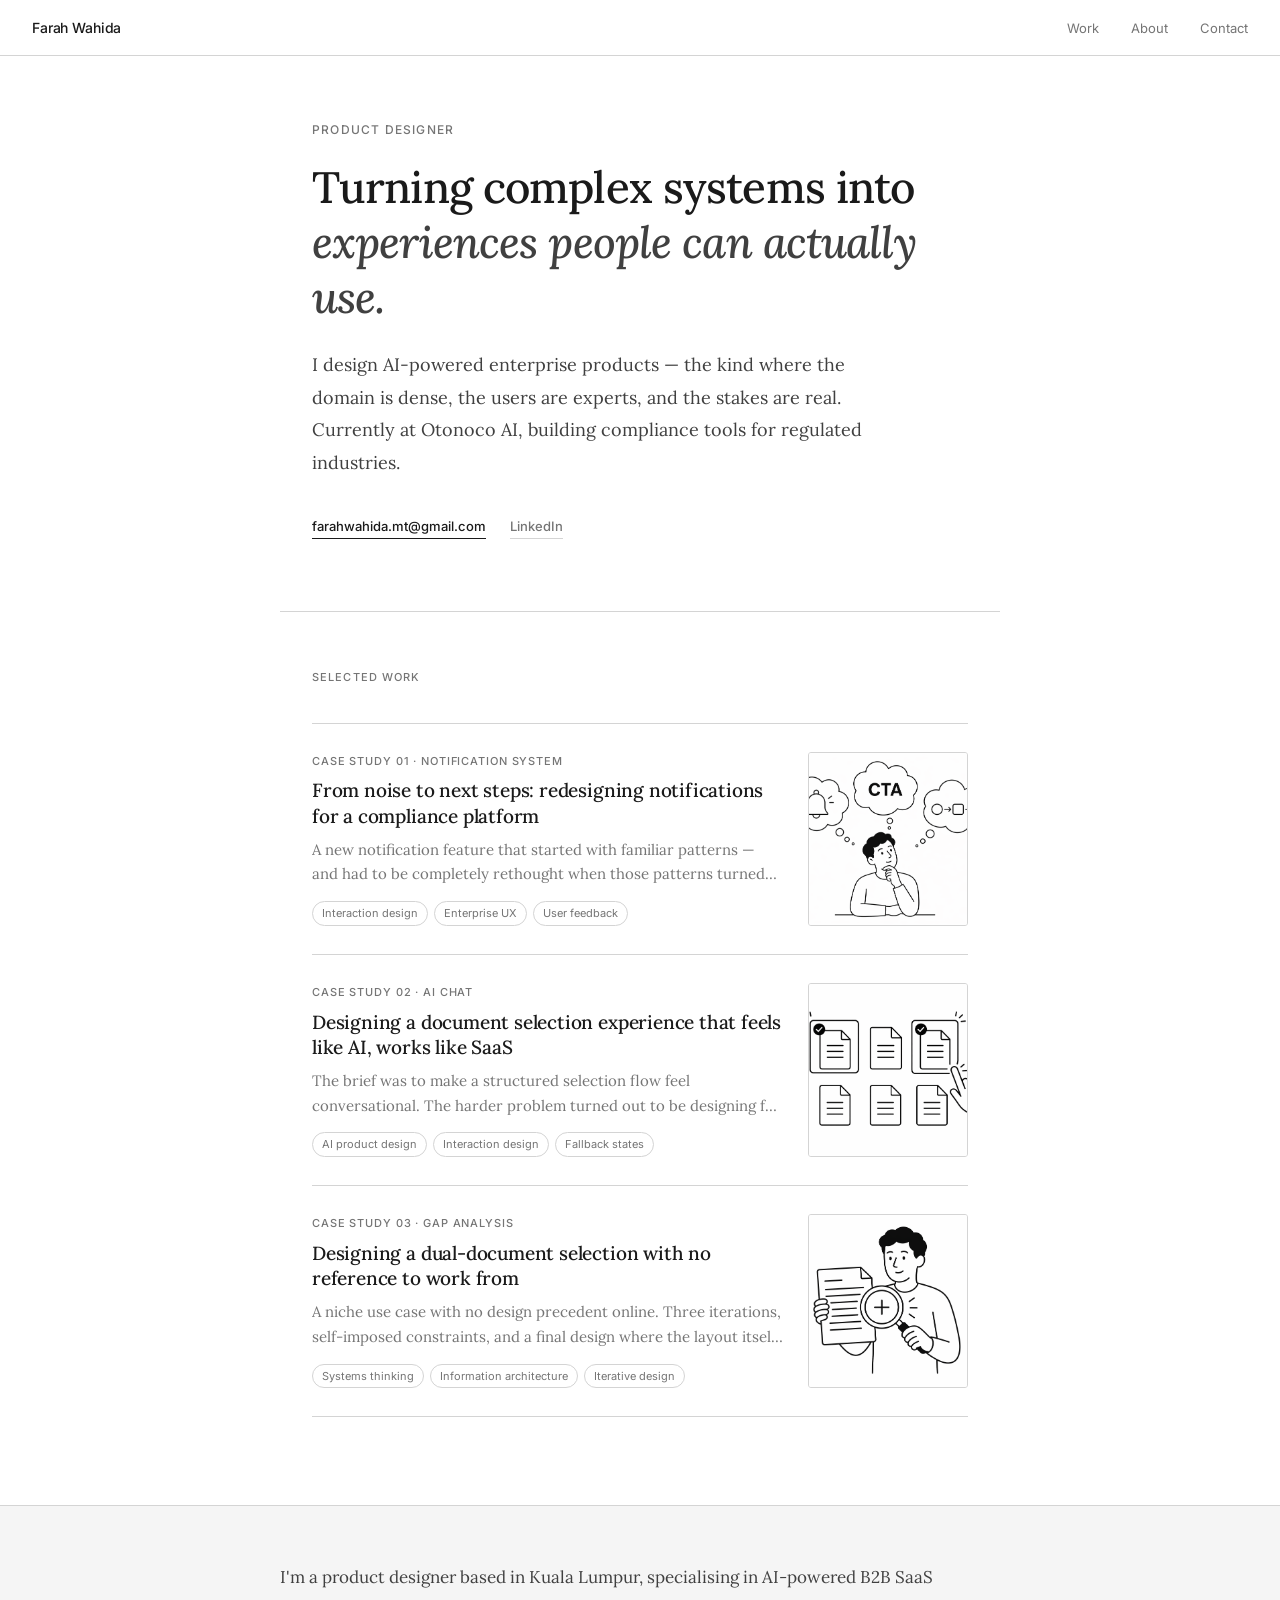
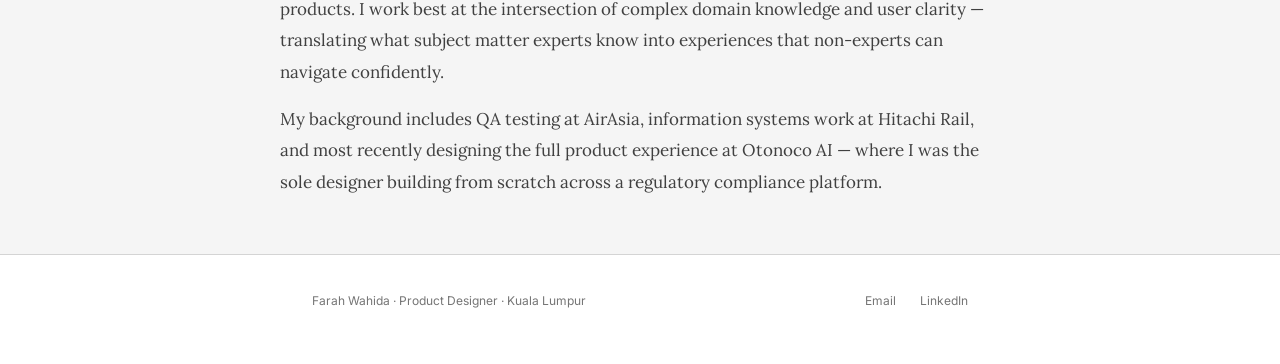
==== commit 01dac61b: "Update index.html" ====
--- a/index.html
+++ b/index.html
@@ -250,7 +250,7 @@
         </div>
       </div>
       <div class="cs-card-image">
-        <img src="GapsHeader.png" alt="Gap analysis illustration">
+        <img src="Gaps Header.png" alt="Gap analysis illustration">
       </div>
     </a>
 
